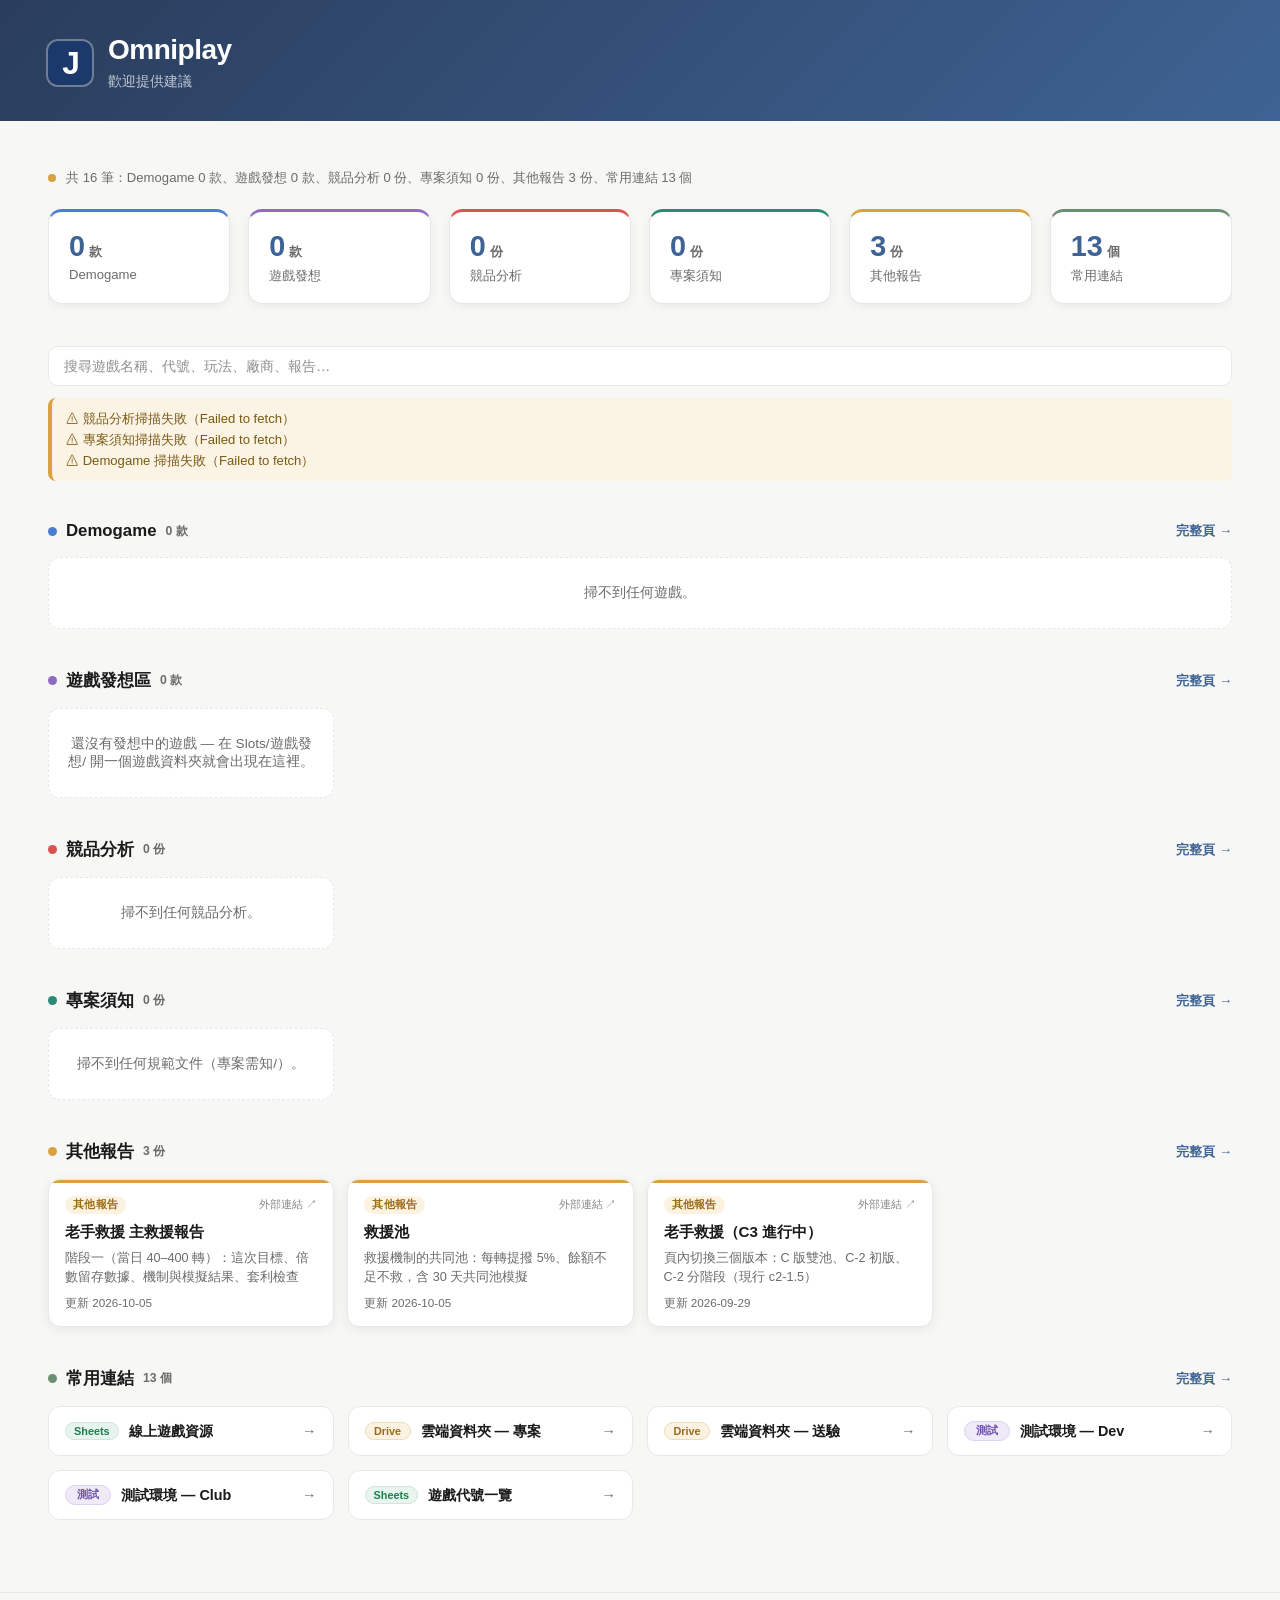
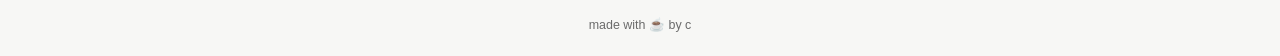
==== index.html @ b18c7448 "專案須知卡片：Slot 開發規範改名 iGaming 開發規範；修正錯接的快取版號，升到 20261005d Co-Authored-By: Claude Fable 5.1 <noreply@ant" ====
<!DOCTYPE html>
<html lang="zh-TW">
<head>
<meta charset="UTF-8">
<meta name="viewport" content="width=device-width, initial-scale=1.0">
<meta name="robots" content="noindex, nofollow">
<link rel="icon" href="assets/favicon.svg" type="image/svg+xml">
<link rel="alternate icon" href="assets/favicon.ico" sizes="any">
<link rel="apple-touch-icon" href="assets/apple-touch-icon.png">
<meta name="theme-color" content="#2a3d5c">
<!-- 改到 assets/ 裡的檔案時，這個 ?v=20261005c 要一起改（見 README「改 assets 記得改版號」） -->
<link rel="stylesheet" href="assets/style.css?v=20261005d">
<title>Omniplay</title>
</head>
<body>

<div class="hero">
  <div class="hero-in">
    <img class="logo" src="assets/favicon.svg" alt="" width="44" height="44">
    <div>
      <h1>Omniplay</h1>
      <p>歡迎提供建議</p>
    </div>
  </div>
</div>

<div class="container">
  <div class="status-bar" id="status">
    <div class="dot"></div>
    <span id="status-text">正在載入…</span>
  </div>

  <div class="stats">
    <div class="stat-card demo">
      <div class="stat-num"><span id="s-demo">0</span><span class="unit">款</span></div>
      <div class="stat-label">Demogame</div>
    </div>
    <div class="stat-card idea">
      <div class="stat-num"><span id="s-idea">0</span><span class="unit">款</span></div>
      <div class="stat-label">遊戲發想</div>
    </div>
    <div class="stat-card analysis">
      <div class="stat-num"><span id="s-analysis">0</span><span class="unit">份</span></div>
      <div class="stat-label">競品分析</div>
    </div>
    <div class="stat-card spec">
      <div class="stat-num"><span id="s-spec">0</span><span class="unit">份</span></div>
      <div class="stat-label">專案須知</div>
    </div>
    <div class="stat-card report">
      <div class="stat-num"><span id="s-report">0</span><span class="unit">份</span></div>
      <div class="stat-label">其他報告</div>
    </div>
    <div class="stat-card links">
      <div class="stat-num"><span id="s-links">0</span><span class="unit">個</span></div>
      <div class="stat-label">常用連結</div>
    </div>
  </div>

  <input id="q" type="search" placeholder="搜尋遊戲名稱、代號、玩法、廠商、報告…" autocomplete="off">
  <div class="notes" id="notes" hidden></div>

  <!-- ── Demogame ── -->
  <div class="section demo" id="sec-demo">
    <div class="sec-head">
      <span class="cdot"></span>
      <h2>Demogame</h2>
      <span class="n" id="n-demo"></span>
      <div class="sec-actions">
        <a class="sec-link" href="all.html?cat=demo">完整頁 →</a>
      </div>
    </div>
    <div id="demo-body"></div>
  </div>

  <!-- ── 遊戲發想區 ── -->
  <div class="section idea" id="sec-idea">
    <div class="sec-head">
      <span class="cdot"></span>
      <h2>遊戲發想區</h2>
      <span class="n" id="n-idea"></span>
      <div class="sec-actions">
        <a class="sec-link" href="all.html?cat=idea">完整頁 →</a>
      </div>
    </div>
    <div id="idea-body"></div>
  </div>

  <!-- ── 競品分析 ── -->
  <div class="section analysis" id="sec-analysis">
    <div class="sec-head">
      <span class="cdot"></span>
      <h2>競品分析</h2>
      <span class="n" id="n-analysis"></span>
      <div class="sec-actions">
        <a class="sec-link" href="all.html?cat=analysis">完整頁 →</a>
      </div>
    </div>
    <div class="grid" id="analysis-body"></div>
  </div>

  <!-- ── 專案須知 ── -->
  <div class="section spec" id="sec-spec">
    <div class="sec-head">
      <span class="cdot"></span>
      <h2>專案須知</h2>
      <span class="n" id="n-spec"></span>
      <div class="sec-actions">
        <a class="sec-link" href="all.html?cat=spec">完整頁 →</a>
      </div>
    </div>
    <div class="grid" id="spec-body"></div>
  </div>

  <!-- ── 其他報告 ── -->
  <div class="section report" id="sec-report">
    <div class="sec-head">
      <span class="cdot"></span>
      <h2>其他報告</h2>
      <span class="n" id="n-report"></span>
      <div class="sec-actions">
        <a class="sec-link" href="all.html?cat=report">完整頁 →</a>
      </div>
    </div>
    <div class="grid" id="report-body"></div>
  </div>

  <!-- ── 常用連結 ── -->
  <div class="section links" id="sec-links">
    <div class="sec-head">
      <span class="cdot"></span>
      <h2>常用連結</h2>
      <span class="n" id="n-links"></span>
      <div class="sec-actions">
        <a class="sec-link" href="all.html?cat=links">完整頁 →</a>
      </div>
    </div>
    <div class="link-grid" id="links-body"></div>
  </div>
</div>

<footer>made with ☕ by c</footer>

<script src="catalog.js?v=20261005d"></script>
<script src="assets/app.js?v=20261005d"></script>
<script>
(function () {
  /* 每區最多顯示幾筆，要看全部走「完整頁 →」。
     常用連結是一列一個的連結列、比卡片矮，所以多放兩個仍不占版面。 */
  var LIMIT = { demo: 4, idea: 4, analysis: 4, spec: 4, report: 4, links: 6 };

  var qEl = document.getElementById("q");
  var manual = (window.CATALOG || []).slice();

  var games = [];
  var analysis = [];
  var specs = [];
  var loading = { demo: true, analysis: true, spec: true };

  // 有日期的排前面（新到舊）；沒日期的維持 catalog.js 裡的順序（sort 是穩定的）
  function manualOf(cat) {
    return manual.filter(function (i) { return i.cat === cat; }).sort(function (a, b) {
      if (!a.date && !b.date) return 0;
      if (!a.date) return 1;
      if (!b.date) return -1;
      return String(b.date).localeCompare(String(a.date));
    });
  }
  function byDateDesc(a, b) {
    return String(b.date || "").localeCompare(String(a.date || "")) ||
           String(a.title || "").localeCompare(String(b.title || ""));
  }
  function matches(o, q) { return !q || Omni.haystackOf(o).indexOf(q) !== -1; }
  function emptyBox(msg) { return '<div class="sec-empty">' + Omni.esc(msg) + '</div>'; }

  /* ---------- 狀態列、統計方塊、提示 ---------- */
  function demoGames() { return games.filter(function (g) { return !g.idea; }); }
  function ideaGames() { return games.filter(function (g) { return g.idea; }); }

  function renderTop() {
    var reports = manualOf("report"), links = manualOf("links");
    var demos = demoGames(), ideas = ideaGames();
    document.getElementById("s-demo").textContent = demos.length;
    document.getElementById("s-idea").textContent = ideas.length;
    document.getElementById("s-analysis").textContent = analysis.length;
    document.getElementById("s-spec").textContent = specs.length;
    document.getElementById("s-report").textContent = reports.length;
    document.getElementById("s-links").textContent = links.length;

    var bar = document.getElementById("status");
    var txt = document.getElementById("status-text");
    var busy = loading.demo || loading.analysis || loading.spec;
    bar.className = "status-bar" + (Omni.notes.length ? " warn" : "");
    txt.textContent = busy
      ? "正在載入…"
      : "共 " + (games.length + analysis.length + specs.length + reports.length + links.length) +
        " 筆：Demogame " + demos.length + " 款、遊戲發想 " + ideas.length +
        " 款、競品分析 " + analysis.length +
        " 份、專案須知 " + specs.length + " 份、其他報告 " + reports.length + " 份、常用連結 " + links.length + " 個";

    var box = document.getElementById("notes");
    if (!Omni.notes.length) { box.hidden = true; return; }
    box.hidden = false;
    box.innerHTML = Omni.notes.map(function (n) {
      return '<div>⚠ ' + Omni.esc(n) + '</div>';
    }).join("");
  }

  function setCount(id, n) {
    document.getElementById("n-" + id).textContent = n === null ? "" : n;
  }

  /* 每區只顯示前 LIMIT[區] 筆；要看全部走該區的「完整頁 →」。
     搜尋時不套上限 —— 使用者已經自己縮小範圍了，再砍掉只會擋路。 */
  function limit(list, key, q) {
    return q ? list : list.slice(0, LIMIT[key]);
  }

  /* ---------- Demogame／遊戲發想區（同一種遊戲卡） ---------- */
  function renderGameRail(key, pool, q, emptyMsg) {
    var body = document.getElementById(key + "-body");
    var list = pool.filter(function (g) { return matches(g, q); });
    setCount(key, loading.demo && !games.length ? null : list.length + " 款");

    if (loading.demo && !games.length) { body.className = ""; body.innerHTML = emptyBox("正在載入…"); return; }
    if (!list.length) { body.className = ""; body.innerHTML = emptyBox(q ? "沒有符合的遊戲。" : emptyMsg); return; }

    // NEW 緞帶：文件日期最新的前 3 款（不受顯示上限影響）
    var newest = {};
    list.slice(0, 3).forEach(function (g) { if (g.updated) newest[g.folder] = true; });

    // 首頁固定用遊戲卡；卡片／清單切換只在完整頁 all.html 提供
    body.className = "rail";
    body.innerHTML = limit(list, key, q).map(function (g) {
      return Omni.gameCard(g, !!newest[g.folder]);
    }).join("");
  }

 /* ---------- 遊戲發想區：用競品分析那種卡（listCard） ---------- */
  function renderIdeaCards(q, emptyMsg) {
    var body = document.getElementById("idea-body");
    var pool = ideaGames();
    var list = pool.filter(function (g) { return matches(g, q); });
    var busy = loading.demo && !games.length;
    setCount("idea", busy ? null : list.length + " 款");
    body.className = "grid";
    if (busy) { body.innerHTML = emptyBox("正在載入…"); return; }
    if (!list.length) { body.innerHTML = emptyBox(q ? "沒有符合的遊戲。" : emptyMsg); return; }
    body.innerHTML = limit(list, "idea", q).map(function (g) {
      var item = Omni.gameAsItem(g);
      // 點卡片要能直接玩：有 demo 連 demo，沒有才退回規則書；兩者都沒有就不做成連結
      item.url = g.hasDemo ? g.playUrl : (g.ruleUrl || "");
      item.desc = g.play || "—";
      var html = Omni.listCard(item);
      if (!item.url) html = "<div " + html.slice(3, -4).replace(' href=""', "") + "</div>";
      return html;
    }).join("");
  }

  /* ---------- 卡片區（競品分析、其他報告） ---------- */
  function renderCards(id, items, q, unit, emptyMsg) {
    var body = document.getElementById(id + "-body");
    var list = items.filter(function (i) { return matches(i, q); });
    var busy = loading[id] && !items.length;
    setCount(id, busy ? null : list.length + " " + unit);
    if (busy) { body.innerHTML = emptyBox("正在載入…"); return; }
    if (!list.length) { body.innerHTML = emptyBox(q ? "沒有符合的項目。" : emptyMsg); return; }
    body.innerHTML = limit(list, id, q).map(Omni.listCard).join("");
  }

  /* ---------- 常用連結（Cworld 爬山頁的連結列樣式） ---------- */
  function renderLinks(q) {
    var body = document.getElementById("links-body");
    var list = manualOf("links").filter(function (i) { return matches(i, q); });
    setCount("links", list.length + " 個");
    if (!list.length) {
      body.innerHTML = emptyBox(q ? "沒有符合的連結。"
        : "常用連結待補 — 在 catalog.js 加入 cat: \"links\" 的項目。");
      return;
    }
    body.innerHTML = limit(list, "links", q).map(Omni.linkCard).join("");
  }

  function renderAll() {
    var q = qEl.value.trim().toLowerCase();
    renderTop();
    renderGameRail("demo", demoGames(), q, "掃不到任何遊戲。");
    renderIdeaCards(q,
      "還沒有發想中的遊戲 — 在 Slots/遊戲發想/ 開一個遊戲資料夾就會出現在這裡。");
    renderCards("analysis", analysis.slice().sort(byDateDesc), q, "份", "掃不到任何競品分析。");
    renderCards("spec", specs, q, "份", "掃不到任何規範文件（專案需知/）。");
    renderCards("report", manualOf("report"), q, "份",
      "還沒有其他報告 — 在 catalog.js 加入 cat: \"report\" 的項目。");
    renderLinks(q);
  }

  qEl.addEventListener("input", renderAll);
  renderAll();

  Omni.loadGames().then(function (g) { games = g; loading.demo = false; renderAll(); });
  Omni.loadAnalysis().then(function (a) { analysis = a; loading.analysis = false; renderAll(); });
  Omni.loadSpecs().then(function (s) { specs = s; loading.spec = false; renderAll(); });
})();
</script>
</body>
</html>
---- assets/style.css ----
/* ============================================================
   Omniplay — 共用樣式（index.html 與 games.html）
   ============================================================ */
*, *::before, *::after { box-sizing: border-box; margin: 0; padding: 0; }

/* 配色與 Cworld 一致：暖白底、白卡、#e8e8e4 邊框 */
:root {
  --bg: #f7f7f5;
  --surface: #ffffff;
  --surface-2: #efefec;      /* hover／標籤底，比底色再深一階 */
  --border: #e8e8e4;
  --text-primary: #1a1a1a;
  --text-secondary: #6b6b6b;
  --text-tag: #4a4a4a;

  /* 分類色：區塊標題、卡片頂端色條、badge、色點共用 */
  --cat-all: #9ba3af;
  --cat-demo: #4a7fd0;        /* 藍 — Demogame */
  --cat-idea: #8e6bc1;        /* 紫 — 遊戲發想 */
  --cat-analysis: #d9534f;    /* 紅 — 分析報告 */
  --cat-spec: #2a8a74;        /* 青綠 — 專案須知 */
  --cat-report: #d9a13f;      /* 琥珀 — 其他報告 */
  --cat-links: #6b8f71;       /* 綠 — 常用連結 */

  --accent-dark: #2a3d5c;
  --accent-mid: #3e6394;
  --focus: #3e6394;

  --radius: 14px;
  --shadow: 0 2px 12px rgba(0,0,0,0.07);
  --shadow-hover: 0 8px 32px rgba(0,0,0,0.13);
}

body {
  background: var(--bg);
  font-family: 'Helvetica Neue', 'PingFang TC', 'Microsoft JhengHei', sans-serif;
  color: var(--text-primary);
  min-height: 100vh;
  display: flex; flex-direction: column;
}

/* ── 導覽條（與 Cworld 相同：#2a3d5c、52px、麵包屑） ── */
nav {
  background: var(--accent-dark); padding: 0 48px; height: 52px;
  display: flex; align-items: center; gap: 8px;
}
nav a { color: rgba(255,255,255,.65); text-decoration: none; font-size: .85rem; }
nav a:hover { color: #fff; }
nav .sep { color: rgba(255,255,255,.3); font-size: .85rem; }
nav .current { color: #fff; font-weight: 600; font-size: .85rem; }

/* ── Hero ── */
.hero {
  background: linear-gradient(135deg, var(--accent-dark), var(--accent-mid));
  padding: 34px 48px 30px; color: #fff;
}
.hero-in { max-width: 1360px; margin: 0 auto; display: flex; gap: 16px; align-items: center; }
/* icon 是深藍，疊在海軍藍 hero 上對比不足，加一圈淡白描邊維持可見度 */
.hero .logo {
  width: 44px; height: 44px; flex: none; border-radius: 10px;
  box-shadow: 0 0 0 2px rgba(255,255,255,.32);
}
.hero h1 { font-size: 1.75rem; font-weight: 700; letter-spacing: -0.5px; }
.hero h1 a { color: inherit; text-decoration: none; }
.hero p { margin-top: 6px; font-size: 0.9rem; opacity: .7; }

.container { flex: 1; max-width: 1360px; width: 100%; margin: 0 auto; padding: 30px 48px 72px; }

/* ── 搜尋 ── */
#q {
  width: 100%; padding: 11px 15px; font-size: 0.9rem; font-family: inherit;
  color: var(--text-primary); background: var(--surface);
  border: 1px solid var(--border); border-radius: 10px; outline: none;
  transition: border-color .18s, box-shadow .18s;
}
#q:focus { border-color: var(--focus); box-shadow: 0 0 0 3px rgba(62,99,148,.13); }
#q::placeholder { color: var(--text-secondary); opacity: .75; }

/* 掃描失敗／額度用完的提示 */
.notes {
  margin-top: 12px; padding: 10px 14px; border-radius: 8px;
  background: #fbf3e4; border-left: 4px solid var(--cat-report);
  font-size: .82rem; color: #7a5a14; line-height: 1.6;
}

/* ── 狀態列與數據總覽（與 Cworld 爬山頁相同） ── */
.status-bar {
  display: flex; align-items: center; gap: 10px; flex-wrap: wrap;
  margin: 18px 0 22px; font-size: .82rem; color: var(--text-secondary);
}
.status-bar .dot { width: 8px; height: 8px; border-radius: 50%; background: #3a8a50; flex-shrink: 0; }
.status-bar.warn .dot { background: var(--cat-report); }

/* 四張方塊塞不進容器寬度時就左右滑動，不再擠成兩列 */
.stats {
  display: flex; gap: 18px; margin-bottom: 36px;
  overflow-x: auto; overflow-y: hidden;
  scroll-snap-type: x proximity; padding-bottom: 6px;
  scrollbar-width: thin; scrollbar-color: var(--surface-2) transparent;
}
.stats::-webkit-scrollbar { height: 8px; }
.stats::-webkit-scrollbar-track { background: transparent; }
.stats::-webkit-scrollbar-thumb { background: var(--surface-2); border-radius: 99px; }
.stats::-webkit-scrollbar-thumb:hover { background: #cdd8e8; }
/* 有空間就均分撐滿；不夠時因為 flex-shrink 為 0，會溢出成可滑動 */
.stats > .stat-card { flex: 1 0 180px; scroll-snap-align: start; }
.stat-card {
  background: var(--surface); border: 1px solid var(--border); border-radius: var(--radius);
  padding: 18px 20px; box-shadow: 0 2px 10px rgba(0,0,0,.06);
  border-top: 3px solid var(--sec-color, var(--border));
}
.stat-num {
  font-size: 1.8rem; font-weight: 800; color: var(--accent-mid);
  font-variant-numeric: tabular-nums; line-height: 1.15;
}
.stat-num .unit { font-size: .82rem; font-weight: 700; color: var(--text-secondary); margin-left: 4px; }
.stat-label { margin-top: 4px; font-size: .82rem; color: var(--text-secondary); }

/* ── 區塊 ── */
.section { margin-top: 40px; }
.section:first-of-type { margin-top: 0; }
.sec-head {
  display: flex; align-items: center; gap: 9px; flex-wrap: wrap; margin: 0 0 16px;
}
.sec-head .cdot { width: 9px; height: 9px; border-radius: 50%; background: var(--sec-color); flex: none; }
.sec-head h2 { font-size: 1.05rem; font-weight: 700; }
.sec-head .n {
  font-size: .76rem; font-weight: 700; color: var(--text-secondary);
  font-variant-numeric: tabular-nums;
}
.sec-actions { margin-left: auto; display: flex; align-items: center; gap: 10px; }
.sec-link {
  font-size: .82rem; font-weight: 600; color: var(--accent-mid); text-decoration: none;
}
.sec-link:hover { text-decoration: underline; }

/* ── 連結列（Cworld 爬山頁的「其他頁面」） ── */
/* 注意：class 名別用 .links — 區塊本身是 class="section links"，會一起吃到 display:grid */
.link-grid { display: grid; grid-template-columns: repeat(auto-fill, minmax(230px, 1fr)); gap: 14px; }
.link-card {
  display: flex; align-items: center; gap: 10px;
  background: var(--surface); border: 1px solid var(--border); border-radius: 12px;
  padding: 14px 16px; text-decoration: none; color: var(--text-primary);
  font-size: .9rem; font-weight: 600;
  transition: border-color .15s, box-shadow .15s, transform .15s;
}
.link-card:hover {
  border-color: var(--accent-mid); box-shadow: 0 6px 18px rgba(0,0,0,.10);
  transform: translateY(-2px);
}
.link-card .lk-tag {
  font-size: .68rem; font-weight: 700; color: var(--text-secondary);
  background: var(--bg); border: 1px solid var(--border);
  border-radius: 99px; padding: 2px 8px; flex: none;
}

.link-card .lk-name { min-width: 0; overflow: hidden; text-overflow: ellipsis; white-space: nowrap; }
.link-card .arrow { margin-left: auto; color: var(--text-secondary); flex: none; }
.sec-btn {
  font-family: inherit; font-size: .78rem; font-weight: 700; cursor: pointer;
  padding: 6px 12px; border-radius: 8px; text-decoration: none;
  background: var(--surface); border: 1px solid var(--border); color: var(--text-tag);
  transition: border-color .15s, color .15s;
}
.sec-btn:hover { border-color: var(--sec-color); color: var(--text-primary); }
.sec-btn.disabled { opacity: .5; cursor: not-allowed; }

.section.demo,     .stat-card.demo     { --sec-color: var(--cat-demo); }
.section.idea,     .stat-card.idea     { --sec-color: var(--cat-idea); }
.section.analysis, .stat-card.analysis { --sec-color: var(--cat-analysis); }
.section.spec,     .stat-card.spec     { --sec-color: var(--cat-spec); }
.section.report,   .stat-card.report   { --sec-color: var(--cat-report); }
.section.links,    .stat-card.links    { --sec-color: var(--cat-links); }

.sec-empty {
  padding: 26px 18px; text-align: center; font-size: .85rem;
  color: var(--text-secondary); background: var(--surface);
  border: 1px dashed var(--border); border-radius: 12px;
}

/* ── Demogame 橫向軌道：一次看 3 張，其餘左右滑動 ── */
.rail {
  display: flex; gap: 14px; overflow-x: auto; overflow-y: hidden;
  scroll-snap-type: x mandatory; padding-bottom: 10px;
  scrollbar-width: thin; scrollbar-color: var(--surface-2) transparent;
}
.rail::-webkit-scrollbar { height: 8px; }
.rail::-webkit-scrollbar-track { background: transparent; }
.rail::-webkit-scrollbar-thumb { background: var(--surface-2); border-radius: 99px; }
.rail::-webkit-scrollbar-thumb:hover { background: #cdd8e8; }
.rail > * { flex: 0 0 calc((100% - 28px) / 3); scroll-snap-align: start; }

/* ── 遊戲卡（圖1 的樣式，沿用 Cworld demogame 的卡片） ── */
.gcard {
  position: relative; overflow: hidden;
  display: flex; flex-direction: column; padding: 12px;
  background: var(--surface); border: 1px solid var(--border);
  border-radius: var(--radius); box-shadow: var(--shadow);
  transition: box-shadow .25s ease, transform .25s ease;
}
.gcard:hover { box-shadow: var(--shadow-hover); transform: translateY(-3px); }

.ribbon {
  position: absolute; top: 0; right: 0; width: 92px; height: 92px;
  overflow: hidden; pointer-events: none; z-index: 2;
}
.ribbon span {
  position: absolute; top: 18px; right: -26px; width: 120px;
  transform: rotate(45deg);
  background: linear-gradient(135deg, #f6d365, #c9962f);
  color: #fff; font-size: .68rem; font-weight: 800; letter-spacing: 1px;
  text-align: center; padding: 4px 0;
  box-shadow: 0 2px 6px rgba(0,0,0,.22);
}

.gcover {
  width: 100%; aspect-ratio: 330/250; border-radius: 12px;
  background: linear-gradient(135deg, #3a2c1a, #6b4e2a);
  position: relative; overflow: hidden;
}
.gcover img { display: block; width: 100%; height: 100%; object-fit: cover; position: relative; z-index: 1; }
/* 只有沒封面時才看得到的佔位 icon */
.gcover .ph {
  position: absolute; inset: 0; z-index: 0;
  display: flex; align-items: center; justify-content: center; font-size: 2.4rem;
}
.gcover .no-demo {
  position: absolute; inset: 0; background: rgba(0,0,0,.45); z-index: 2;
  display: flex; align-items: center; justify-content: center;
  font-size: .78rem; font-weight: 700; color: rgba(255,255,255,.6); letter-spacing: .5px;
}

.gbody { padding: 13px 6px 0; flex: 1; text-align: center; }
.gtitle {
  font-size: .96rem; font-weight: 800; letter-spacing: .4px;
  padding-bottom: 11px; border-bottom: 1px solid var(--border);
}
.gtitle .ver {
  display: inline-block; vertical-align: middle; margin-left: 7px;
  font-size: .66rem; font-weight: 700; letter-spacing: 0;
  color: var(--text-secondary); background: var(--bg);
  border: 1px solid var(--border); border-radius: 99px; padding: 2px 8px;
}
.gdesc {
  padding: 11px 4px 13px; font-size: .78rem; color: var(--text-secondary);
  line-height: 1.5; min-height: 56px;
  display: flex; align-items: center; justify-content: center;
}

.gfoot { display: flex; gap: 9px; padding: 0 6px; margin-top: auto; }
.btn {
  flex: 1; border: 0; font-family: inherit; cursor: pointer;
  display: flex; align-items: center; justify-content: center; gap: 9px;
  padding: 10px 8px; border-radius: 8px; white-space: nowrap;
  text-decoration: none; font-size: .8rem; font-weight: 700;
  transition: background .15s, opacity .15s;
}
.btn .ico { padding-left: 9px; border-left: 1px solid rgba(255,255,255,.25); line-height: 1; }
.btn-info { background: #1a1a1a; color: #fff; }
.btn-info:hover { background: #333; }
.btn-play { background: #d32020; color: #fff; }
.btn-play:hover { background: #ef3a3a; }
.btn.disabled {
  background: var(--bg); border: 1px dashed var(--border);
  color: var(--text-secondary); cursor: default;
}
.btn.disabled .ico { border-left-color: var(--border); }

/* ── 清單／一般卡（圖4 的樣式） ── */
.grid { display: grid; grid-template-columns: repeat(auto-fill, minmax(268px, 1fr)); gap: 13px; }
.card {
  position: relative; overflow: hidden;
  display: flex; flex-direction: column; gap: 7px;
  padding: 16px 16px 15px;
  background: var(--surface); border: 1px solid var(--border);
  border-radius: 12px; box-shadow: var(--shadow);
  text-decoration: none; color: inherit;
  transition: box-shadow .25s ease, transform .25s ease;
}
.card:hover { box-shadow: var(--shadow-hover); transform: translateY(-3px); }
.card::before {
  content: ''; position: absolute; top: 0; left: 0; right: 0; height: 3px;
  background: var(--accent); border-radius: 12px 12px 0 0;
}
.card.demo { --accent: var(--cat-demo); }
.card.idea { --accent: var(--cat-idea); }
.card.analysis { --accent: var(--cat-analysis); }
.card.spec { --accent: var(--cat-spec); }
.card.report { --accent: var(--cat-report); }
.card.links { --accent: var(--cat-links); }

.card-top { display: flex; flex-wrap: wrap; gap: 7px; align-items: center; }
.badge {
  padding: 2px 8px; font-size: .66rem; font-weight: 800;
  letter-spacing: .3px; border-radius: 99px;
}
.badge.demo { color: #2f5f9e; background: #e8f0fb; }
.badge.idea { color: #6d4fa3; background: #f1ebfa; }
.badge.analysis { color: #b03a36; background: #fbeceb; }
.badge.spec { color: #1f6b5a; background: #e6f4f0; }
.badge.report { color: #9a6c17; background: #fbf2e2; }
.badge.links { color: #4a6e50; background: #eaf2eb; }
.gid { font-size: .72rem; font-weight: 700; color: var(--text-secondary); font-variant-numeric: tabular-nums; }
.ext { margin-left: auto; font-size: .66rem; color: var(--text-secondary); opacity: .8; }
.card h2 { font-size: .95rem; font-weight: 800; line-height: 1.4; }
.card p { font-size: .79rem; color: var(--text-secondary); line-height: 1.5; }
.card-date {
  margin-top: auto; padding-top: 2px;
  font-size: .73rem; color: var(--text-secondary);
  font-variant-numeric: tabular-nums;
}

/* ── 清單模式：一列一筆 ── */
.rows { display: flex; flex-direction: column; gap: 8px; }
/* 清單列不做分類色條 —— 完整頁一次只顯示一個分類，左邊那條色條沒有
   區分作用，只是讓整排看起來很吵。分類已經由 hero／麵包屑表明。 */
.row {
  display: flex; align-items: center; gap: 12px;
  padding: 11px 14px; border-radius: 10px;
  background: var(--surface); border: 1px solid var(--border);
  box-shadow: 0 1px 3px rgba(0,0,0,.05);
  text-decoration: none; color: inherit;
  transition: box-shadow .15s, transform .15s;
}
.row:hover { box-shadow: 0 6px 18px rgba(0,0,0,.10); transform: translateY(-1px); }
.row .r-tag {
  flex: none; font-size: .68rem; font-weight: 700; color: var(--text-secondary);
  background: var(--bg); border: 1px solid var(--border); border-radius: 99px; padding: 2px 8px;
}
.row .r-title { flex: none; font-size: .9rem; font-weight: 700; }
.row .r-desc {
  min-width: 0; font-size: .8rem; color: var(--text-secondary);
  overflow: hidden; text-overflow: ellipsis; white-space: nowrap;
}
.row .r-meta {
  margin-left: auto; flex: none; font-size: .76rem; color: var(--text-secondary);
  font-variant-numeric: tabular-nums;
}
@media (max-width: 640px) {
  .row { flex-wrap: wrap; gap: 6px 10px; }
  .row .r-desc { flex: 1 1 100%; white-space: normal; }
  .row .r-meta { margin-left: 0; }
}

footer {
  text-align: center; padding: 24px; font-size: .78rem;
  color: var(--text-secondary); border-top: 1px solid var(--border);
}

/* ── games.html 的排序列 ── */
.toolbar {
  display: flex; align-items: center; gap: 8px; flex-wrap: wrap;
  margin: 22px 0 16px; font-size: .82rem; color: var(--text-secondary);
}
.toolbar .spacer { margin-left: auto; }

@media (max-width: 900px) {
  .rail > * { flex: 0 0 calc((100% - 14px) / 2); }
  .stats { gap: 12px; }
  .stats > .stat-card { flex: 0 0 clamp(150px, 44%, 200px); }
}
@media (max-width: 640px) {
  nav { padding: 0 24px; }
  .hero { padding: 28px 24px 24px; }
  .hero h1 { font-size: 1.45rem; }
  .container { padding: 22px 24px 60px; }
  .grid { grid-template-columns: 1fr; }
  .rail > * { flex: 0 0 86%; }
  .sec-actions { width: 100%; margin-left: 0; }
}

/* ══ 常用連結的分群標籤配色 ══
   放在檔案最後、且用 .link-card / .row 前綴，是為了勝過前面
   `.link-card .lk-tag`／`.row .r-tag` 的預設灰 ——
   `.r-tag[data-tag=…]` 與 `.row .r-tag` 特異性同分（各為一 class＋一屬性
   對兩 class），同分時由後者勝，顏色會被蓋掉。加上前綴後是三段勝兩段。

   data-tag 的值來自 catalog.js 的 game 欄。填了沒定義顏色的新標籤會落到
   預設灰，不會壞掉；要加顏色就在這裡補一條。                         */
.lk-tag, .r-tag { min-width: 46px; text-align: center; }

.link-card .lk-tag[data-tag="Sheets"], .row .r-tag[data-tag="Sheets"] { color: #1e7f4f; background: #e8f4ee; border-color: #cfe6da; }
.link-card .lk-tag[data-tag="Drive"],  .row .r-tag[data-tag="Drive"]  { color: #9a6c17; background: #fbf2e2; border-color: #ecdcb9; }
.link-card .lk-tag[data-tag="測試"],   .row .r-tag[data-tag="測試"]   { color: #6b4fa8; background: #efeaf8; border-color: #ddd2f0; }
.link-card .lk-tag[data-tag="HR"],     .row .r-tag[data-tag="HR"]     { color: #17706e; background: #e6f2f2; border-color: #c8e2e1; }
.link-card .lk-tag[data-tag="JIRA"],   .row .r-tag[data-tag="JIRA"]   { color: #2f5f9e; background: #e8f0fb; border-color: #cddef4; }
.link-card .lk-tag[data-tag="Notion"], .row .r-tag[data-tag="Notion"] { color: #3f3f46; background: #eeeef1; border-color: #dcdce1; }
.link-card .lk-tag[data-tag="其他"],   .row .r-tag[data-tag="其他"]   { color: #6b6b6b; background: #f1f1ee; border-color: #e0e0da; }
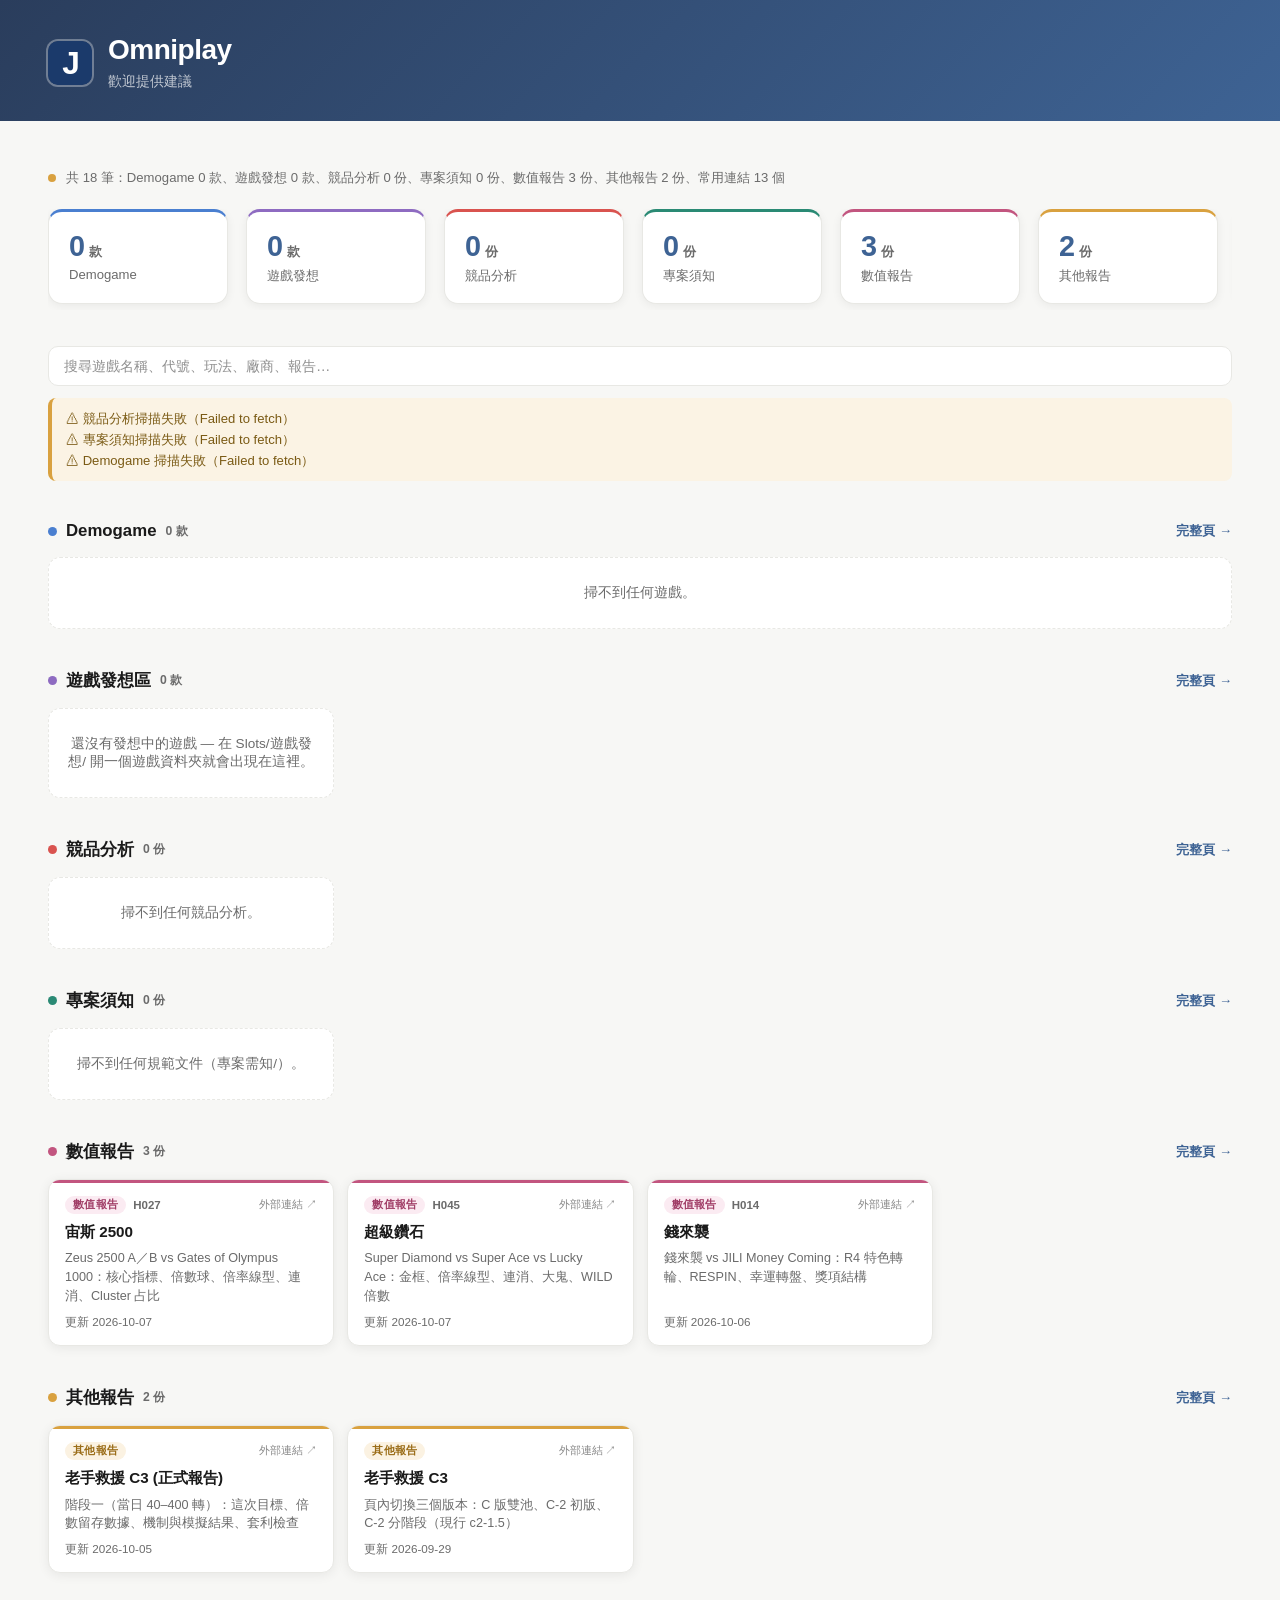
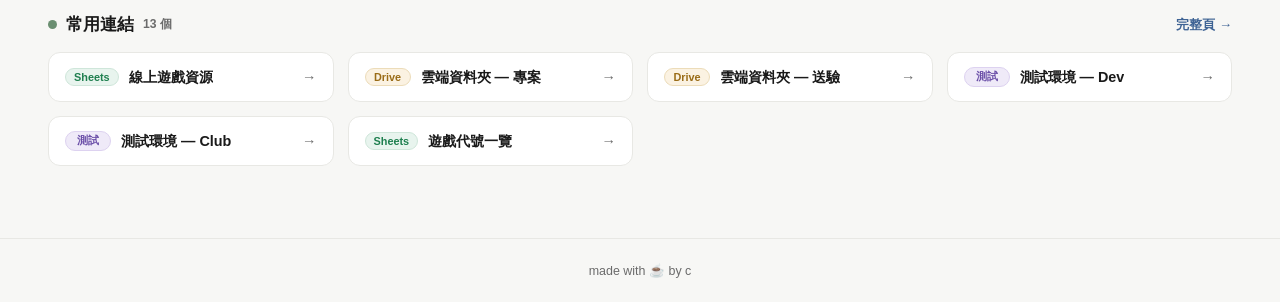
==== commit 1f1c9eb5: "新增「數值報告」分類（cat: numeric，玫瑰色）：宙斯 2500、超級鑽石、錢來襲；其他報告改名「老手救援 C3 (正式報告)」「老手救援 C3」，移除救援池；快取版號 20261007a C" ====
--- a/index.html
+++ b/index.html
@@ -8,8 +8,8 @@
 <link rel="alternate icon" href="assets/favicon.ico" sizes="any">
 <link rel="apple-touch-icon" href="assets/apple-touch-icon.png">
 <meta name="theme-color" content="#2a3d5c">
-<!-- 改到 assets/ 裡的檔案時，這個 ?v=20261005c 要一起改（見 README「改 assets 記得改版號」） -->
-<link rel="stylesheet" href="assets/style.css?v=20261005d">
+<!-- 改到 assets/ 裡的檔案時，這個 ?v=20261007a 要一起改（見 README「改 assets 記得改版號」） -->
+<link rel="stylesheet" href="assets/style.css?v=20261007a">
 <title>Omniplay</title>
 </head>
 <body>
@@ -47,6 +47,10 @@
       <div class="stat-num"><span id="s-spec">0</span><span class="unit">份</span></div>
       <div class="stat-label">專案須知</div>
     </div>
+    <div class="stat-card numeric">
+      <div class="stat-num"><span id="s-numeric">0</span><span class="unit">份</span></div>
+      <div class="stat-label">數值報告</div>
+    </div>
     <div class="stat-card report">
       <div class="stat-num"><span id="s-report">0</span><span class="unit">份</span></div>
       <div class="stat-label">其他報告</div>
@@ -112,6 +116,19 @@
     <div class="grid" id="spec-body"></div>
   </div>
 
+  <!-- ── 數值報告 ── -->
+  <div class="section numeric" id="sec-numeric">
+    <div class="sec-head">
+      <span class="cdot"></span>
+      <h2>數值報告</h2>
+      <span class="n" id="n-numeric"></span>
+      <div class="sec-actions">
+        <a class="sec-link" href="all.html?cat=numeric">完整頁 →</a>
+      </div>
+    </div>
+    <div class="grid" id="numeric-body"></div>
+  </div>
+
   <!-- ── 其他報告 ── -->
   <div class="section report" id="sec-report">
     <div class="sec-head">
@@ -141,13 +158,13 @@
 
 <footer>made with ☕ by c</footer>
 
-<script src="catalog.js?v=20261005d"></script>
-<script src="assets/app.js?v=20261005d"></script>
+<script src="catalog.js?v=20261007a"></script>
+<script src="assets/app.js?v=20261007a"></script>
 <script>
 (function () {
   /* 每區最多顯示幾筆，要看全部走「完整頁 →」。
      常用連結是一列一個的連結列、比卡片矮，所以多放兩個仍不占版面。 */
-  var LIMIT = { demo: 4, idea: 4, analysis: 4, spec: 4, report: 4, links: 6 };
+  var LIMIT = { demo: 4, idea: 4, analysis: 4, spec: 4, numeric: 4, report: 4, links: 6 };
 
   var qEl = document.getElementById("q");
   var manual = (window.CATALOG || []).slice();
@@ -178,12 +195,13 @@
   function ideaGames() { return games.filter(function (g) { return g.idea; }); }
 
   function renderTop() {
-    var reports = manualOf("report"), links = manualOf("links");
+    var numerics = manualOf("numeric"), reports = manualOf("report"), links = manualOf("links");
     var demos = demoGames(), ideas = ideaGames();
     document.getElementById("s-demo").textContent = demos.length;
     document.getElementById("s-idea").textContent = ideas.length;
     document.getElementById("s-analysis").textContent = analysis.length;
     document.getElementById("s-spec").textContent = specs.length;
+    document.getElementById("s-numeric").textContent = numerics.length;
     document.getElementById("s-report").textContent = reports.length;
     document.getElementById("s-links").textContent = links.length;
 
@@ -193,10 +211,10 @@
     bar.className = "status-bar" + (Omni.notes.length ? " warn" : "");
     txt.textContent = busy
       ? "正在載入…"
-      : "共 " + (games.length + analysis.length + specs.length + reports.length + links.length) +
+      : "共 " + (games.length + analysis.length + specs.length + numerics.length + reports.length + links.length) +
         " 筆：Demogame " + demos.length + " 款、遊戲發想 " + ideas.length +
         " 款、競品分析 " + analysis.length +
-        " 份、專案須知 " + specs.length + " 份、其他報告 " + reports.length + " 份、常用連結 " + links.length + " 個";
+        " 份、專案須知 " + specs.length + " 份、數值報告 " + numerics.length + " 份、其他報告 " + reports.length + " 份、常用連結 " + links.length + " 個";
 
     var box = document.getElementById("notes");
     if (!Omni.notes.length) { box.hidden = true; return; }
@@ -289,6 +307,8 @@
       "還沒有發想中的遊戲 — 在 Slots/遊戲發想/ 開一個遊戲資料夾就會出現在這裡。");
     renderCards("analysis", analysis.slice().sort(byDateDesc), q, "份", "掃不到任何競品分析。");
     renderCards("spec", specs, q, "份", "掃不到任何規範文件（專案需知/）。");
+    renderCards("numeric", manualOf("numeric"), q, "份",
+      "還沒有數值報告 — 在 catalog.js 加入 cat: \"numeric\" 的項目。");
     renderCards("report", manualOf("report"), q, "份",
       "還沒有其他報告 — 在 catalog.js 加入 cat: \"report\" 的項目。");
     renderLinks(q);
--- a/assets/style.css
+++ b/assets/style.css
@@ -19,6 +19,7 @@
   --cat-idea: #8e6bc1;        /* 紫 — 遊戲發想 */
   --cat-analysis: #d9534f;    /* 紅 — 分析報告 */
   --cat-spec: #2a8a74;        /* 青綠 — 專案須知 */
+  --cat-numeric: #c2557f;     /* 玫瑰 — 數值報告 */
   --cat-report: #d9a13f;      /* 琥珀 — 其他報告 */
   --cat-links: #6b8f71;       /* 綠 — 常用連結 */
 
@@ -169,6 +170,7 @@
 .section.idea,     .stat-card.idea     { --sec-color: var(--cat-idea); }
 .section.analysis, .stat-card.analysis { --sec-color: var(--cat-analysis); }
 .section.spec,     .stat-card.spec     { --sec-color: var(--cat-spec); }
+.section.numeric,  .stat-card.numeric  { --sec-color: var(--cat-numeric); }
 .section.report,   .stat-card.report   { --sec-color: var(--cat-report); }
 .section.links,    .stat-card.links    { --sec-color: var(--cat-links); }
 
@@ -286,6 +288,7 @@
 .card.idea { --accent: var(--cat-idea); }
 .card.analysis { --accent: var(--cat-analysis); }
 .card.spec { --accent: var(--cat-spec); }
+.card.numeric { --accent: var(--cat-numeric); }
 .card.report { --accent: var(--cat-report); }
 .card.links { --accent: var(--cat-links); }
 
@@ -298,6 +301,7 @@
 .badge.idea { color: #6d4fa3; background: #f1ebfa; }
 .badge.analysis { color: #b03a36; background: #fbeceb; }
 .badge.spec { color: #1f6b5a; background: #e6f4f0; }
+.badge.numeric { color: #a03d66; background: #fbebf2; }
 .badge.report { color: #9a6c17; background: #fbf2e2; }
 .badge.links { color: #4a6e50; background: #eaf2eb; }
 .gid { font-size: .72rem; font-weight: 700; color: var(--text-secondary); font-variant-numeric: tabular-nums; }
